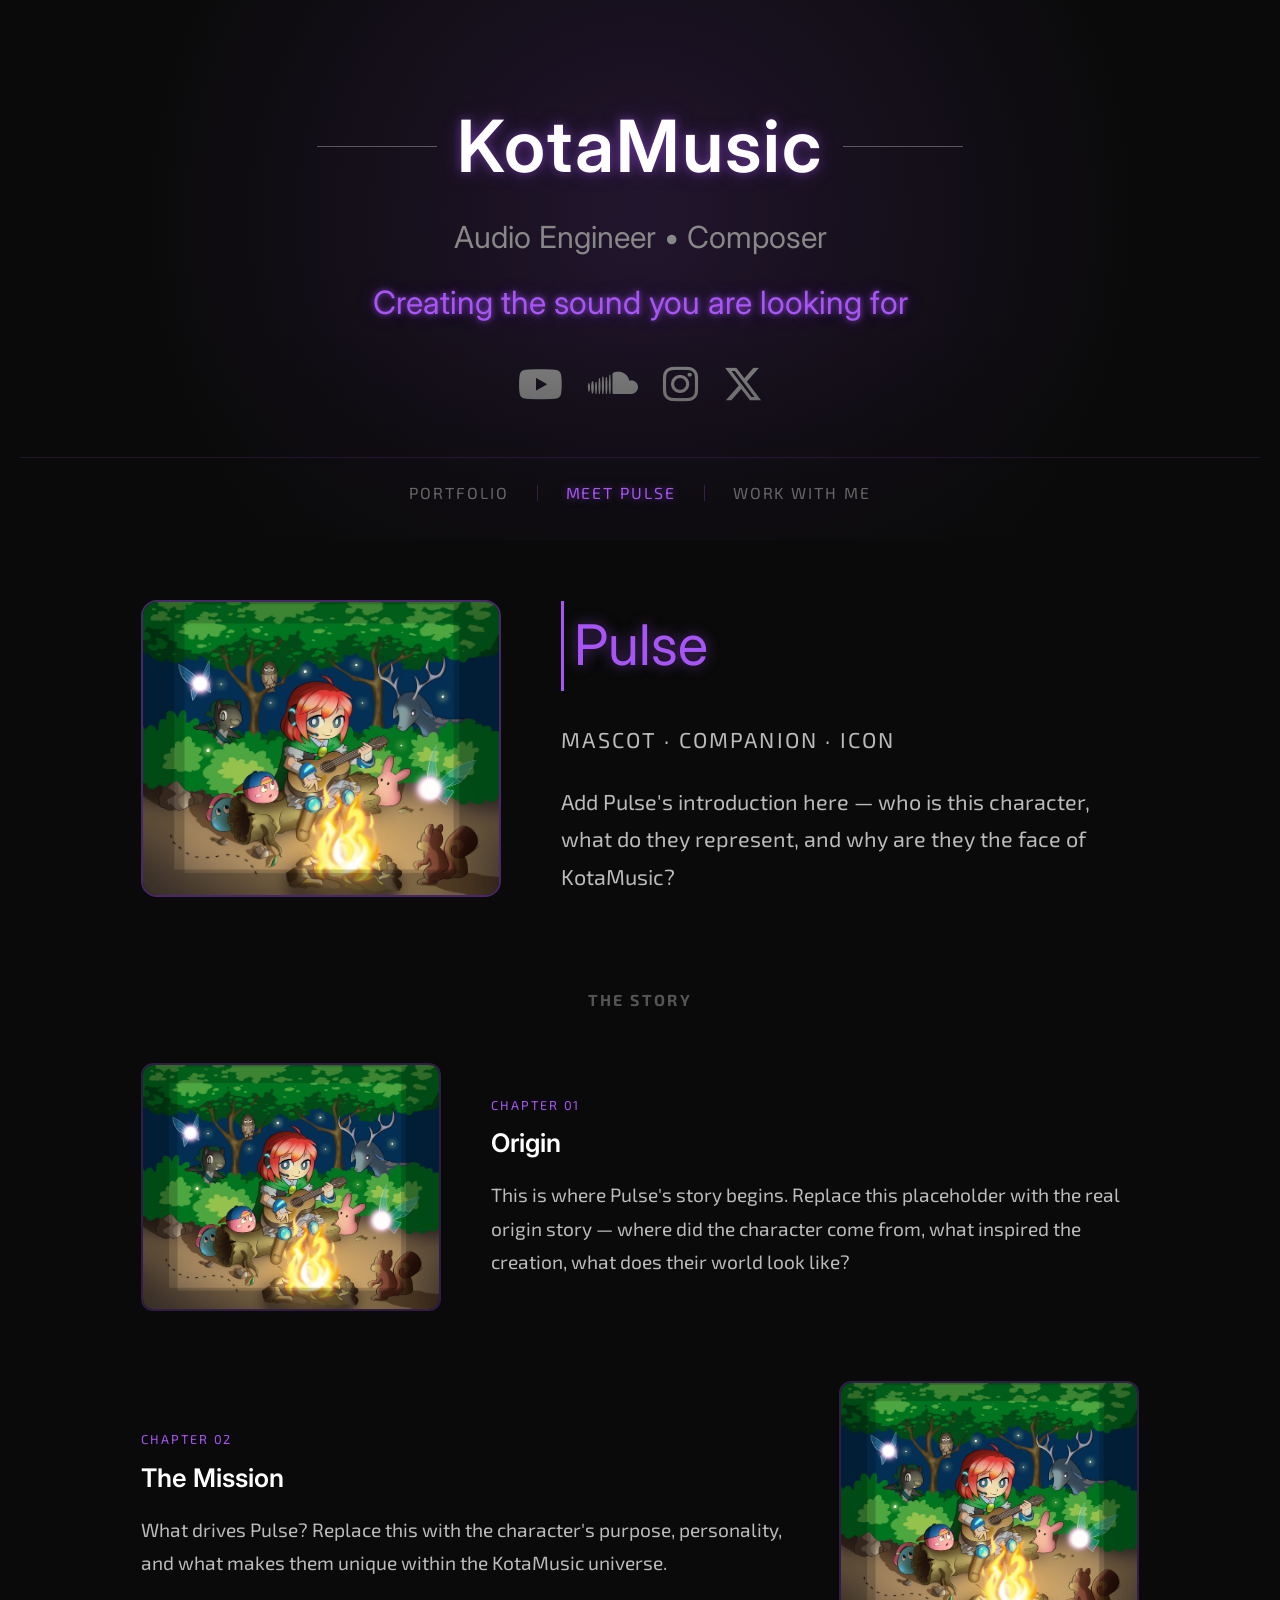
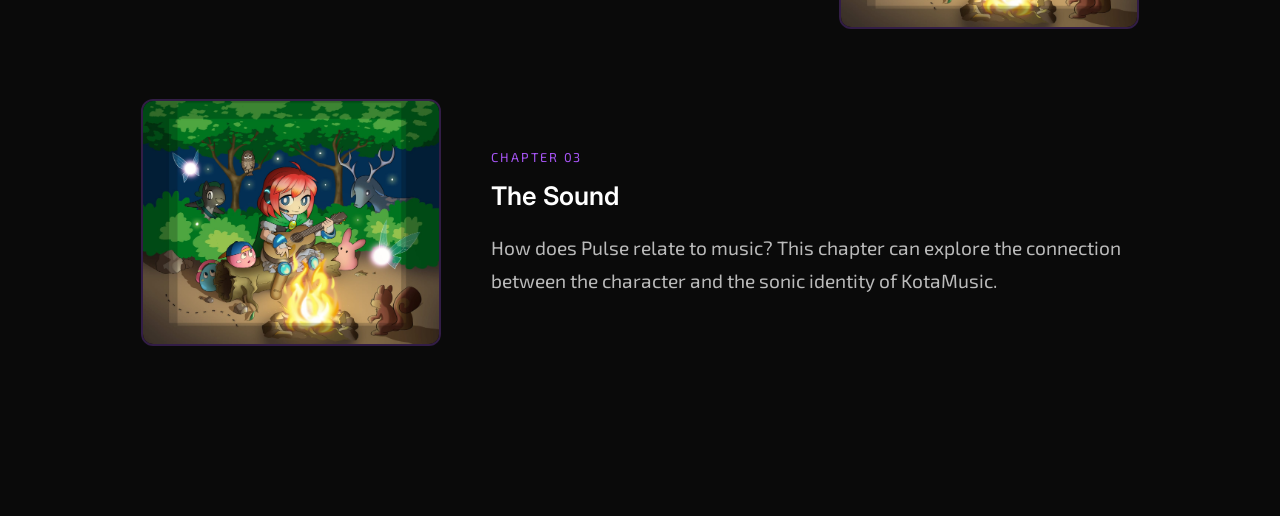
==== pulse.html @ 11bd0138 "Add files via upload" ====
<!DOCTYPE html>
<html lang="es">
<head>
  <meta charset="UTF-8">
  <meta name="viewport" content="width=device-width, initial-scale=1.0">
  <title>KotaMusic | Meet Pulse</title>
  <link rel="stylesheet" href="https://cdnjs.cloudflare.com/ajax/libs/font-awesome/6.5.0/css/all.min.css">
  <link href="https://fonts.googleapis.com/css2?family=Inter:wght@300;400;600&display=swap" rel="stylesheet">
  <link href="https://fonts.googleapis.com/css2?family=Exo+2:wght@300;400;600&display=swap" rel="stylesheet">
  <link rel="stylesheet" href="style.css">
</head>

<body>

<!-- ================= HERO ================= -->
<section class="hero">
  <h1>KotaMusic</h1>
  <p class="subtitle">Audio Engineer • Composer</p>
  <p class="tagline">Creating the sound you are looking for</p>
  <div class="socials">
    <a href="https://www.youtube.com/@kotamusic1" target="_blank"><i class="fab fa-youtube"></i></a>
    <a href="https://soundcloud.com/user-876843643" target="_blank"><i class="fab fa-soundcloud"></i></a>
    <a href="https://www.instagram.com/kotamusic1/" target="_blank"><i class="fab fa-instagram"></i></a>
    <a href="https://x.com/Kotamusic1" target="_blank"><i class="fab fa-x-twitter"></i></a>
  </div>

  <nav class="site-nav">
    <a href="index.html" class="nav-link">Portfolio</a>
    <span class="nav-divider"></span>
    <a href="pulse.html" class="nav-link active">Meet Pulse</a>
    <span class="nav-divider"></span>
    <a href="work.html" class="nav-link">Work With Me</a>
  </nav>
</section>

<!-- ================= PULSE INTRO ================= -->
<section class="section pulse-section">

  <div class="pulse-intro">
    <div class="pulse-intro-image">
      <!-- Reemplaza con la imagen principal de Pulse -->
      <img src="images/Pulse Caratula.jpeg" alt="Pulse">
    </div>
    <div class="pulse-intro-text">
      <h2 class="pulse-name">Pulse</h2>
      <p class="pulse-role">Mascot · Companion · Icon</p>
      <p>Add Pulse's introduction here — who is this character, what do they represent, and why are they the face of KotaMusic?</p>
    </div>
  </div>

  <!-- ================= LORE TIMELINE ================= -->
  <div class="pulse-lore">
    <h3 class="pulse-lore-title">The Story</h3>

    <div class="lore-entry">
      <div class="lore-entry-image">
        <img src="images/Pulse Caratula.jpeg" alt="Chapter 1">
      </div>
      <div class="lore-entry-text">
        <span class="lore-chapter">Chapter 01</span>
        <h4>Origin</h4>
        <p>This is where Pulse's story begins. Replace this placeholder with the real origin story — where did the character come from, what inspired the creation, what does their world look like?</p>
      </div>
    </div>

    <div class="lore-entry lore-entry--reverse">
      <div class="lore-entry-image">
        <img src="images/Pulse Caratula.jpeg" alt="Chapter 2">
      </div>
      <div class="lore-entry-text">
        <span class="lore-chapter">Chapter 02</span>
        <h4>The Mission</h4>
        <p>What drives Pulse? Replace this with the character's purpose, personality, and what makes them unique within the KotaMusic universe.</p>
      </div>
    </div>

    <div class="lore-entry">
      <div class="lore-entry-image">
        <img src="images/Pulse Caratula.jpeg" alt="Chapter 3">
      </div>
      <div class="lore-entry-text">
        <span class="lore-chapter">Chapter 03</span>
        <h4>The Sound</h4>
        <p>How does Pulse relate to music? This chapter can explore the connection between the character and the sonic identity of KotaMusic.</p>
      </div>
    </div>

  </div>
</section>

<!-- ================= BOTÓN TOP ================= -->
<button id="back-to-top" aria-label="Volver al inicio">
  <i class="fas fa-step-backward"></i>
</button>

<script>
  const btnTop = document.getElementById("back-to-top");
  window.addEventListener("scroll", () => { btnTop.classList.toggle("show", window.scrollY > 300); });
  btnTop.addEventListener("click", () => window.scrollTo({ top: 0, behavior: "smooth" }));
</script>

</body>
</html>
---- style.css ----
/* =========================
   BASE
========================= */
*, *::before, *::after {
  box-sizing: border-box;
  margin: 0;
  padding: 0;
}

body {
  font-family: "Inter", sans-serif;
  background: #0a0a0a;
  color: #fff;
  line-height: 1.6;
}

/* =========================
   HERO
========================= */
.hero {
  min-height: 60vh;
  padding: 80px 20px 0;
  display: flex;
  flex-direction: column;
  justify-content: center;
  align-items: center;
  text-align: center;
  position: relative;
  z-index: 1;
  background: radial-gradient(circle at 50% 40%, rgba(168, 85, 247, 0.15), #0a0a0a 70%);
}

.hero::after {
  content: "";
  position: absolute;
  inset: 0;
  background: linear-gradient(to bottom, rgba(10,10,10,0) 60%, rgba(10,10,10,0.6) 100%);
  pointer-events: none;
}

.hero h1 {
  font-size: 4.5em;
  font-weight: 600;
  letter-spacing: 2px;
  color: #fff;
  position: relative;
  display: inline-block;
  text-shadow: 0 0 10px rgba(168,85,247,0.4), 0 0 20px rgba(168,85,247,0.3);
}

.hero h1::before,
.hero h1::after {
  content: "";
  position: absolute;
  top: 50%;
  width: 120px;
  height: 1px;
  background: rgba(255,255,255,0.3);
}
.hero h1::before { right: 100%; margin-right: 20px; }
.hero h1::after  { left: 100%;  margin-left: 20px;  }

.subtitle {
  margin-top: 10px;
  color: #888;
  font-size: 1.9em;
}

.tagline {
  margin-top: 15px;
  color: #a855f7;
  font-size: 2em;
  text-shadow: 0 0 5px rgba(168,85,247,0.5), 0 0 10px rgba(168,85,247,0.4), 0 0 20px rgba(168,85,247,0.3);
}

/* =========================
   SOCIALS
========================= */
.socials {
  margin-top: 25px;
  display: flex;
  gap: 25px;
  justify-content: center;
}

.socials a {
  font-size: 2.5em;
  color: #888;
  text-decoration: none;
  transition: transform 0.25s ease, color 0.25s ease;
}

.socials a:hover               { transform: translateY(-3px) scale(1.15); }
.socials a:nth-child(1):hover  { color: #FF0000; }
.socials a:nth-child(2):hover  { color: #FF5500; }
.socials a:nth-child(3):hover  { color: #E1306C; }
.socials a:nth-child(4):hover  { color: #ffffff; }

/* =========================
   NAVBAR
========================= */
.site-nav {
  position: relative;
  z-index: 2;
  display: flex;
  align-items: center;
  justify-content: center;
  gap: 0;
  margin-top: 40px;
  margin-bottom: 0;
  padding: 16px 0 20px;
  width: 100%;
  border-top: 1px solid rgba(168,85,247,0.15);
}

.nav-link {
  font-family: "Exo 2", sans-serif;
  font-size: 1em;
  letter-spacing: 0.12em;
  text-transform: uppercase;
  color: #666;
  text-decoration: none;
  padding: 6px 28px;
  transition: color 0.25s ease;
}

.nav-link:hover {
  color: #ccc;
}

.nav-link.active {
  color: #a855f7;
  text-shadow: 0 0 8px rgba(168,85,247,0.5);
}

.nav-divider {
  display: inline-block;
  width: 1px;
  height: 16px;
  background: rgba(168,85,247,0.25);
  vertical-align: middle;
}

/* =========================
   LAYOUT SECCIONES
========================= */
.section,
.variety-section,
.styles-section,
.audiovisual-section,
.vg-section {
  max-width: 1400px;
  margin: 0 auto;
  padding: 60px clamp(20px, 4vw, 60px);
}

.section h2,
.variety-section h2 {
  margin-bottom: 30px;
  border-left: 3px solid #a855f7;
  padding-left: 10px;
  font-weight: 400;
}

.vg-section h2,
.audiovisual-section h2 {
  font-size: 3em;
  color: #a855f7;
  margin-bottom: 15px;
  text-shadow: 0 0 10px rgba(168,85,247,0.4);
}

.section-combo {
  height: 120px;
  background: radial-gradient(circle, rgba(168,85,247,0.1), transparent 70%);
}

/* =========================
   CARDS GENÉRICAS
========================= */
.card {
  background: linear-gradient(145deg, #121212, #0f0f0f);
  border: 1px solid #222;
  border-radius: 12px;
  padding: 20px;
  margin-bottom: 25px;
  transition: border-color 0.3s, transform 0.3s;
}

.card:hover {
  border-color: #a855f7;
  transform: translateY(-4px);
}

/* =========================
   VG SECTION
========================= */
.vg-container {
  display: grid;
  grid-template-columns: 1.4fr 1fr 1fr;
  gap: 40px;
  align-items: start;
}

.vg-image {
  position: relative;
  height: 350px;
  cursor: pointer;
}

.vg-image img {
  position: absolute;
  top: 0; left: 0;
  width: 100%; height: 100%;
  object-fit: cover;
  border-radius: 12px;
  border: 2px solid transparent;
  transition: opacity 2s ease, border-color 0.4s ease, transform 0.3s ease;
}

.vg-image img.active      { z-index: 2; opacity: 1; border-color: #a855f7; }
.vg-image img:not(.active){ z-index: 1; opacity: 0; }
.vg-image img:hover       { transform: scale(1.03); }

.vg-audio {
  display: flex;
  flex-direction: column;
  gap: 15px;
  transform: translateY(10px);
}

.vg-audio audio,
.audio-item audio {
  width: 100%;
  border-radius: 10px;
  border: 2px solid transparent;
  transition: border-color 0.3s;
}

.vg-audio audio:hover { border-color: #a855f7; }

.vg-text {
  font-family: "Exo 2", sans-serif;
  font-size: 1.5em;
  color: #bbb;
  line-height: 1.6;
}

/* =========================
   PICK YOUR MOOD
========================= */
.styles-section {
  text-align: center;
}

.styles-section h2 {
  font-size: 2.5em;
  color: #a855f7;
  margin-bottom: 40px;
  text-shadow: 0 0 10px rgba(168,85,247,0.4);
}

.styles-description {
  margin: 20px 0 80px;
  font-family: "Exo 2", sans-serif;
  font-size: 1.5em;
  color: #bbb;
}

.styles-icons {
  display: flex;
  justify-content: center;
  gap: 120px;
  flex-wrap: wrap;
}

.style-icon {
  display: flex;
  flex-direction: column;
  align-items: center;
  cursor: pointer;
  font-size: 5em;
  color: #888;
  border: 2px solid transparent;
  border-radius: 12px;
  transition: all 0.3s ease;
}

.style-icon p { margin-top: 10px; font-size: 1em; color: #bbb; }
.style-icon:hover  { border-color: #a855f7; transform: translateY(-3px) scale(1.15); }
.style-icon.active { color: #a855f7; border-color: #a855f7; transform: scale(1.2); text-shadow: 0 0 10px rgba(168,85,247,0.7); }

/* =========================
   VARIETY
========================= */
.variety-section h2 {
  font-size: 2.5em;
  color: #a855f7;
  text-shadow: 0 0 10px rgba(168,85,247,0.4);
}

.variety-container {
  display: flex;
  gap: 40px;
  flex-wrap: wrap;
  align-items: flex-start;
}

.variety-left {
  flex: 1;
  min-width: 260px;
  display: flex;
  flex-direction: column;
  gap: 30px;
}

.variety-text {
  font-family: "Exo 2", sans-serif;
  color: #bbb;
  font-size: 1.5em;
}

.variety-image {
  position: relative;
  height: 380px;
  width: 380px;
  cursor: pointer;
  border-radius: 12px;
  overflow: hidden;
  border: 2px solid transparent;
  transition: border-color 0.4s ease;
}

.variety-image:hover { border-color: #a855f7; }

.variety-image img {
  position: absolute;
  top: 0; left: 0;
  width: 100%; height: 100%;
  object-fit: cover;
  border-radius: 12px;
  border: none;
  transition: opacity 2s ease, transform 0.3s ease;
}

.variety-image img.active      { z-index: 2; opacity: 1; }
.variety-image img:not(.active){ z-index: 1; opacity: 0; }
.variety-image img:hover       { transform: scale(1.03); }

.variety-player {
  flex: 1;
  min-width: 260px;
  max-height: 500px;
  overflow-y: auto;
  background: #121212;
  border: 1px solid #222;
  border-radius: 12px;
  padding: 15px;
}

.song-list { display: flex; flex-direction: column; gap: 10px; }

.song-item {
  display: flex;
  flex-direction: column;
  background: #1c1c1c;
  border: 2px solid transparent;
  border-radius: 10px;
  padding: 10px;
  transition: all 0.3s ease;
  cursor: pointer;
}

.song-item:hover  { background: #2c2c2c; transform: translateY(-2px); border-color: #a855f7; }
.song-item.active { background: #1f1f1f; border-color: #a855f7; }

.song-info {
  display: flex;
  align-items: center;
  gap: 10px;
  color: #ccc;
  margin-bottom: 8px;
}

.song-info i { color: #a855f7; font-size: 1.3em; transition: transform 0.2s; }
.song-info:hover i { transform: scale(1.2); }

.progress-bar {
  width: 100%;
  height: 5px;
  background: #2a2a2a;
  border-radius: 5px;
  margin: 8px 0;
  overflow: hidden;
  cursor: pointer;
}

.progress {
  width: 0%;
  height: 100%;
  background: #a855f7;
  border-radius: 5px;
  transition: width 0.1s linear;
}

.time {
  display: flex;
  justify-content: space-between;
  font-size: 0.75em;
  color: #aaa;
}

/* =========================
   AUDIOVISUAL
========================= */
.av-slide {
  min-width: 100%;
  display: flex;
  flex-direction: row;
  gap: 20px;
  padding: 0 clamp(10px, 3vw, 40px) 0 0;
  align-items: flex-start;
}

.av-slide-text {
  flex: 1;
  min-width: 200px;
  color: #bbb;
  font-family: "Exo 2", sans-serif;
  font-size: 1.5em;
  line-height: 1.7;
  padding-top: 55px;
}

.av-slide-media {
  flex: 2;
  display: flex;
  flex-direction: column;
  align-items: flex-start;
  gap: 12px;
  width: 100%;
  margin-left: 80px;
  position: relative;
  z-index: 10;
}

.av-controls {
  width: 100%;
  display: flex;
  justify-content: center;
  align-items: center;
  gap: 30px;
  margin-top: 11px;
}

.av-controls i {
  font-size: 24px;
  cursor: pointer;
  padding: 10px;
  border-radius: 10px;
  border: 2px solid rgba(168,85,247,0.3);
  color: #a855f7;
  transition: all 0.3s ease;
}

.av-controls i:hover {
  border-color: #a855f7;
  color: #fff;
  transform: scale(1.2);
  box-shadow: 0 0 10px rgba(168,85,247,0.6);
}

.av-counter {
  font-family: "Inter", sans-serif;
  font-size: 1.1em;
  color: #888;
  min-width: 50px;
  text-align: center;
}

.av-track-wrapper {
  width: 100%;
  overflow-x: hidden;
  overflow-y: visible;
}

.av-track {
  display: flex;
  transition: transform 0.45s cubic-bezier(0.4, 0, 0.2, 1);
  will-change: transform;
  overflow: visible;
}

.av-slide-video { width: 100%; }

.av-slide-video iframe {
  width: 100%;
  height: clamp(200px, 40vw, 420px);
  border-radius: 12px;
  border: 2px solid transparent;
  transition: border-color 0.3s;
  display: block;
}

.av-slide-video iframe:hover { border-color: #a855f7; }

/* =========================
   AUDIO/VIDEO GENÉRICO
========================= */
audio, video {
  width: 100%;
  margin-top: 15px;
  border-radius: 8px;
}

/* =========================
   VOLUMEN GLOBAL
========================= */
#global-volume {
  position: fixed;
  top: 20px;
  right: 5px;
  z-index: 9999;
}

#globalVolume {
  writing-mode: bt-lr;
  -webkit-appearance: slider-vertical;
  width: 8px;
  height: 150px;
  cursor: pointer;
}

/* =========================
   MIXING / MASTERING
========================= */
.mm-section h2 {
  font-size: 2.5em;
  color: #a855f7;
  text-shadow: 0 0 10px rgba(168,85,247,0.4);
  text-align: center;
  border-left: none;
  padding-left: 0;
  margin-bottom: 8px;
}

.mm-tagline {
  text-align: center;
  font-family: "Exo 2", sans-serif;
  font-size: 1.2em;
  color: #666;
  letter-spacing: 0.05em;
  margin-bottom: 50px;
}

.mm-container {
  display: grid;
  grid-template-columns: 1fr 1.2fr 1fr;
  gap: 40px;
  align-items: start;
}

.mm-image {
  display: flex;
  flex-direction: column;
  gap: 12px;
}

.mm-image img {
  width: 100%;
  aspect-ratio: 4 / 3;
  object-fit: cover;
  border-radius: 14px;
  border: 2px solid rgba(168,85,247,0.35);
  display: block;
  transition: border-color 0.3s, transform 0.3s;
}

.mm-image img:hover { border-color: #a855f7; transform: scale(1.02); }

.mm-image-caption {
  text-align: center;
  font-family: "Exo 2", sans-serif;
  font-size: 0.9em;
  color: #a855f7;
  letter-spacing: 0.08em;
  text-transform: uppercase;
  opacity: 0.8;
}

.mm-text {
  color: #bbb;
  font-family: "Exo 2", sans-serif;
  font-size: 1.35em;
  line-height: 1.75;
  padding-top: 8px;
}

.mm-player-inner {
  background: #111;
  border: 1px solid #2a2a2a;
  border-radius: 16px;
  padding: 28px 22px 24px;
  display: flex;
  flex-direction: column;
  gap: 16px;
  position: relative;
  overflow: hidden;
}

.mm-player-inner::before {
  content: "";
  position: absolute;
  top: 0; left: 0; right: 0;
  height: 2px;
  background: linear-gradient(90deg, transparent, #a855f7, transparent);
}

.mm-track-title {
  text-align: center;
  font-family: "Exo 2", sans-serif;
  font-size: 0.95em;
  color: #ddd;
  letter-spacing: 0.06em;
  margin-bottom: -4px;
}

.mm-ab-labels { display: flex; justify-content: space-between; }

.mm-label {
  font-size: 0.8em;
  font-weight: 600;
  letter-spacing: 1px;
  text-transform: uppercase;
  color: #444;
  transition: color 0.3s;
}

.mm-label.active-label {
  color: #a855f7;
  text-shadow: 0 0 6px rgba(168,85,247,0.6);
}

.mm-switch-wrap { display: flex; justify-content: center; }

.mm-switch {
  position: relative;
  width: 80px;
  height: 36px;
  border-radius: 18px;
  background: #1c1c1c;
  border: 2px solid #a855f7;
  cursor: pointer;
  padding: 0;
  transition: box-shadow 0.3s;
  box-shadow: 0 0 8px rgba(168,85,247,0.3);
}

.mm-switch:hover { box-shadow: 0 0 14px rgba(168,85,247,0.6); }

.mm-switch-knob {
  position: absolute;
  top: 4px; left: 4px;
  width: 24px; height: 24px;
  border-radius: 50%;
  background: #a855f7;
  transition: transform 0.3s cubic-bezier(0.4,0,0.2,1), background 0.3s;
  box-shadow: 0 0 6px rgba(168,85,247,0.7);
}

.mm-switch.switched .mm-switch-knob {
  transform: translateX(44px);
  background: #c084fc;
}

.mm-progress-bar {
  width: 100%;
  height: 5px;
  background: #2a2a2a;
  border-radius: 5px;
  overflow: hidden;
  cursor: pointer;
}

.mm-progress {
  width: 0%;
  height: 100%;
  background: #a855f7;
  border-radius: 5px;
  transition: width 0.1s linear;
}

.mm-time {
  display: flex;
  justify-content: space-between;
  font-size: 0.75em;
  color: #555;
  margin-top: -8px;
}

.mm-controls { display: flex; justify-content: center; }

.mm-controls i {
  font-size: 3em;
  color: #a855f7;
  cursor: pointer;
  transition: transform 0.2s, color 0.2s;
}

.mm-controls i:hover { transform: scale(1.15); color: #c084fc; }

/* =========================
   MEET PULSE
========================= */
.pulse-section {
  max-width: 1100px;
  margin: 0 auto;
  padding: 60px clamp(20px, 4vw, 60px) 100px;
}

.pulse-intro {
  display: flex;
  gap: 60px;
  align-items: center;
  margin-bottom: 90px;
  flex-wrap: wrap;
}

.pulse-intro-image {
  flex: 0 0 auto;
  width: clamp(240px, 30vw, 360px);
}

.pulse-intro-image img {
  width: 100%;
  border-radius: 16px;
  border: 2px solid rgba(168,85,247,0.4);
  object-fit: cover;
  display: block;
  transition: border-color 0.3s, transform 0.3s;
}

.pulse-intro-image img:hover { border-color: #a855f7; transform: scale(1.02); }

.pulse-intro-text { flex: 1; min-width: 260px; }

.pulse-name {
  font-size: 3.5em;
  font-weight: 600;
  color: #a855f7;
  text-shadow: 0 0 14px rgba(168,85,247,0.5);
  margin-bottom: 6px;
  border-left: none;
  padding-left: 0;
}

.pulse-role {
  font-family: "Exo 2", sans-serif;
  font-size: 1em;
  color: #666;
  letter-spacing: 0.1em;
  text-transform: uppercase;
  margin-bottom: 24px;
}

.pulse-intro-text p {
  font-family: "Exo 2", sans-serif;
  font-size: 1.35em;
  color: #bbb;
  line-height: 1.75;
}

/* Lore */
.pulse-lore-title {
  font-family: "Exo 2", sans-serif;
  font-size: 1em;
  letter-spacing: 0.15em;
  text-transform: uppercase;
  color: #555;
  margin-bottom: 50px;
  text-align: center;
}

.lore-entry {
  display: flex;
  gap: 50px;
  align-items: center;
  margin-bottom: 70px;
  flex-wrap: wrap;
}

.lore-entry--reverse { flex-direction: row-reverse; }

.lore-entry-image {
  flex: 0 0 auto;
  width: clamp(200px, 25vw, 300px);
}

.lore-entry-image img {
  width: 100%;
  border-radius: 12px;
  border: 2px solid rgba(168,85,247,0.25);
  object-fit: cover;
  display: block;
  transition: border-color 0.3s;
}

.lore-entry-image img:hover { border-color: #a855f7; }

.lore-entry-text { flex: 1; min-width: 220px; }

.lore-chapter {
  display: block;
  font-family: "Exo 2", sans-serif;
  font-size: 0.8em;
  letter-spacing: 0.15em;
  text-transform: uppercase;
  color: #a855f7;
  margin-bottom: 8px;
}

.lore-entry-text h4 {
  font-size: 1.6em;
  font-weight: 600;
  color: #fff;
  margin-bottom: 14px;
}

.lore-entry-text p {
  font-family: "Exo 2", sans-serif;
  font-size: 1.2em;
  color: #bbb;
  line-height: 1.75;
}

/* =========================
   WORK WITH ME
========================= */
.work-section {
  max-width: 1100px;
  margin: 0 auto;
  padding: 60px clamp(20px, 4vw, 60px) 100px;
}

.work-title {
  font-size: 2.5em;
  color: #a855f7;
  text-shadow: 0 0 10px rgba(168,85,247,0.4);
  text-align: center;
  border-left: none;
  padding-left: 0;
  margin-bottom: 8px;
}

.work-subtitle {
  text-align: center;
  font-family: "Exo 2", sans-serif;
  font-size: 1.2em;
  color: #666;
  margin-bottom: 50px;
}

/* Services grid */
.services-grid {
  display: grid;
  grid-template-columns: repeat(auto-fit, minmax(220px, 1fr));
  gap: 24px;
  margin-bottom: 90px;
}

.service-card {
  background: #111;
  border: 1px solid #222;
  border-radius: 14px;
  padding: 30px 24px;
  display: flex;
  flex-direction: column;
  gap: 12px;
  transition: border-color 0.3s, transform 0.3s;
  position: relative;
  overflow: hidden;
}

.service-card::before {
  content: "";
  position: absolute;
  top: 0; left: 0; right: 0;
  height: 2px;
  background: linear-gradient(90deg, transparent, rgba(168,85,247,0.5), transparent);
  opacity: 0;
  transition: opacity 0.3s;
}

.service-card:hover { border-color: #a855f7; transform: translateY(-4px); }
.service-card:hover::before { opacity: 1; }

.service-icon {
  font-size: 2em;
  color: #a855f7;
  margin-bottom: 4px;
}

.service-card h3 {
  font-size: 1.1em;
  font-weight: 600;
  color: #fff;
}

.service-card p {
  font-family: "Exo 2", sans-serif;
  font-size: 1em;
  color: #888;
  line-height: 1.6;
  flex: 1;
}

.service-price {
  font-family: "Exo 2", sans-serif;
  font-size: 0.85em;
  color: #a855f7;
  letter-spacing: 0.05em;
  margin-top: 6px;
}

/* Process */
.process-block { margin-bottom: 90px; }

.process-steps {
  display: flex;
  align-items: flex-start;
  gap: 16px;
  flex-wrap: wrap;
  justify-content: center;
}

.process-step {
  flex: 1;
  min-width: 200px;
  max-width: 280px;
  background: #111;
  border: 1px solid #222;
  border-radius: 14px;
  padding: 28px 22px;
  text-align: center;
  transition: border-color 0.3s;
}

.process-step:hover { border-color: rgba(168,85,247,0.4); }

.step-number {
  font-family: "Exo 2", sans-serif;
  font-size: 2.5em;
  font-weight: 600;
  color: rgba(168,85,247,0.25);
  margin-bottom: 12px;
  line-height: 1;
}

.process-step h4 {
  font-size: 1em;
  font-weight: 600;
  color: #ddd;
  margin-bottom: 10px;
}

.process-step p {
  font-family: "Exo 2", sans-serif;
  font-size: 0.95em;
  color: #777;
  line-height: 1.6;
}

.process-arrow {
  color: rgba(168,85,247,0.4);
  font-size: 1.2em;
  margin-top: 50px;
  flex-shrink: 0;
}

/* Contact form */
.contact-block { max-width: 700px; margin: 0 auto; }

.contact-form {
  display: flex;
  flex-direction: column;
  gap: 20px;
}

.form-row {
  display: grid;
  grid-template-columns: 1fr 1fr;
  gap: 20px;
}

.form-group {
  display: flex;
  flex-direction: column;
  gap: 8px;
}

.form-group label {
  font-family: "Exo 2", sans-serif;
  font-size: 0.85em;
  letter-spacing: 0.08em;
  text-transform: uppercase;
  color: #666;
}

.form-group input,
.form-group select,
.form-group textarea {
  background: #111;
  border: 1px solid #2a2a2a;
  border-radius: 10px;
  color: #fff;
  font-family: "Inter", sans-serif;
  font-size: 0.95em;
  padding: 12px 16px;
  transition: border-color 0.25s;
  outline: none;
  resize: vertical;
}

.form-group input:focus,
.form-group select:focus,
.form-group textarea:focus {
  border-color: #a855f7;
}

.form-group input::placeholder,
.form-group textarea::placeholder { color: #444; }

.form-group select option { background: #1a1a1a; }

.submit-btn {
  align-self: flex-start;
  background: transparent;
  border: 2px solid #a855f7;
  border-radius: 10px;
  color: #a855f7;
  font-family: "Exo 2", sans-serif;
  font-size: 1em;
  letter-spacing: 0.06em;
  padding: 12px 32px;
  cursor: pointer;
  display: flex;
  align-items: center;
  gap: 10px;
  transition: background 0.25s, color 0.25s, transform 0.2s;
}

.submit-btn:hover {
  background: #a855f7;
  color: #fff;
  transform: translateY(-2px);
}

.form-feedback {
  font-family: "Exo 2", sans-serif;
  font-size: 0.95em;
  color: #555;
  min-height: 1.4em;
}

.form-feedback.feedback-ok { color: #a855f7; }

/* =========================
   BOTÓN TOP
========================= */
#back-to-top {
  position: fixed;
  bottom: 30px;
  right: 30px;
  width: 50px;
  height: 50px;
  border-radius: 50%;
  border: none;
  background: #a855f7;
  color: #fff;
  font-size: 1.5em;
  cursor: pointer;
  display: flex;
  justify-content: center;
  align-items: center;
  box-shadow: 0 4px 10px rgba(168,85,247,0.5);
  opacity: 0;
  visibility: hidden;
  transition: transform 0.3s, background-color 0.3s, box-shadow 0.3s, opacity 0.3s, visibility 0.3s;
  z-index: 1000;
}

#back-to-top:hover {
  transform: scale(1.2);
  background: #9333ea;
  box-shadow: 0 6px 15px rgba(168,85,247,0.7);
}

#back-to-top.show { opacity: 1; visibility: visible; }

/* =========================
   RESPONSIVE
========================= */
@media (max-width: 900px) {
  .vg-container { grid-template-columns: 1fr; }
  .vg-image { height: 220px; }
  .mm-container { grid-template-columns: 1fr; gap: 30px; }
  .process-arrow { display: none; }
}

@media (max-width: 768px) {
  .hero { padding: 60px 20px 0; }
  .hero h1 { font-size: 2.4em; }
  .hero h1::before, .hero h1::after { display: none; }

  .site-nav { gap: 0; }
  .nav-link { font-size: 0.85em; padding: 6px 14px; }

  .section,
  .variety-section,
  .styles-section,
  .audiovisual-section,
  .vg-section {
    padding: 40px 16px;
  }

  .styles-icons { flex-direction: row; flex-wrap: wrap; justify-content: center; gap: 30px; }
  .style-icon { font-size: 3.5em; }

  .variety-container { flex-direction: column; }
  .variety-left { width: 100%; }
  .variety-image { height: 280px; width: 280px; margin: 0 auto; }
  .variety-player { width: 100%; max-height: 400px; }

  .av-slide { padding: 0 8px; flex-direction: column; }
  .av-slide-video iframe { height: auto; aspect-ratio: 16 / 9; }
  .av-slide-media { order: 1; margin-left: 0; }
  .av-slide-text { order: 2; padding-top: 0; }

  #globalVolume { height: 90px; }

  #back-to-top { bottom: 16px; right: 16px; width: 42px; height: 42px; font-size: 1.2em; }
  .section-combo { height: 60px; }

  .pulse-intro { flex-direction: column; gap: 30px; }
  .pulse-intro-image { width: 100%; max-width: 320px; margin: 0 auto; }
  .lore-entry, .lore-entry--reverse { flex-direction: column; gap: 24px; }
  .lore-entry-image { width: 100%; max-width: 280px; margin: 0 auto; }

  .form-row { grid-template-columns: 1fr; }
  .submit-btn { align-self: stretch; justify-content: center; }
}

@media (max-width: 480px) {
  .hero h1 { font-size: 2em; }
  .nav-link { font-size: 0.75em; padding: 6px 10px; letter-spacing: 0.06em; }
  .vg-section h2, .audiovisual-section h2, .styles-section h2, .variety-section h2 { font-size: 1.8em; }
  .styles-icons { gap: 20px; }
  .style-icon { font-size: 2.8em; }
  .av-controls i { font-size: 18px; padding: 8px; }
  .pulse-name { font-size: 2.5em; }
}
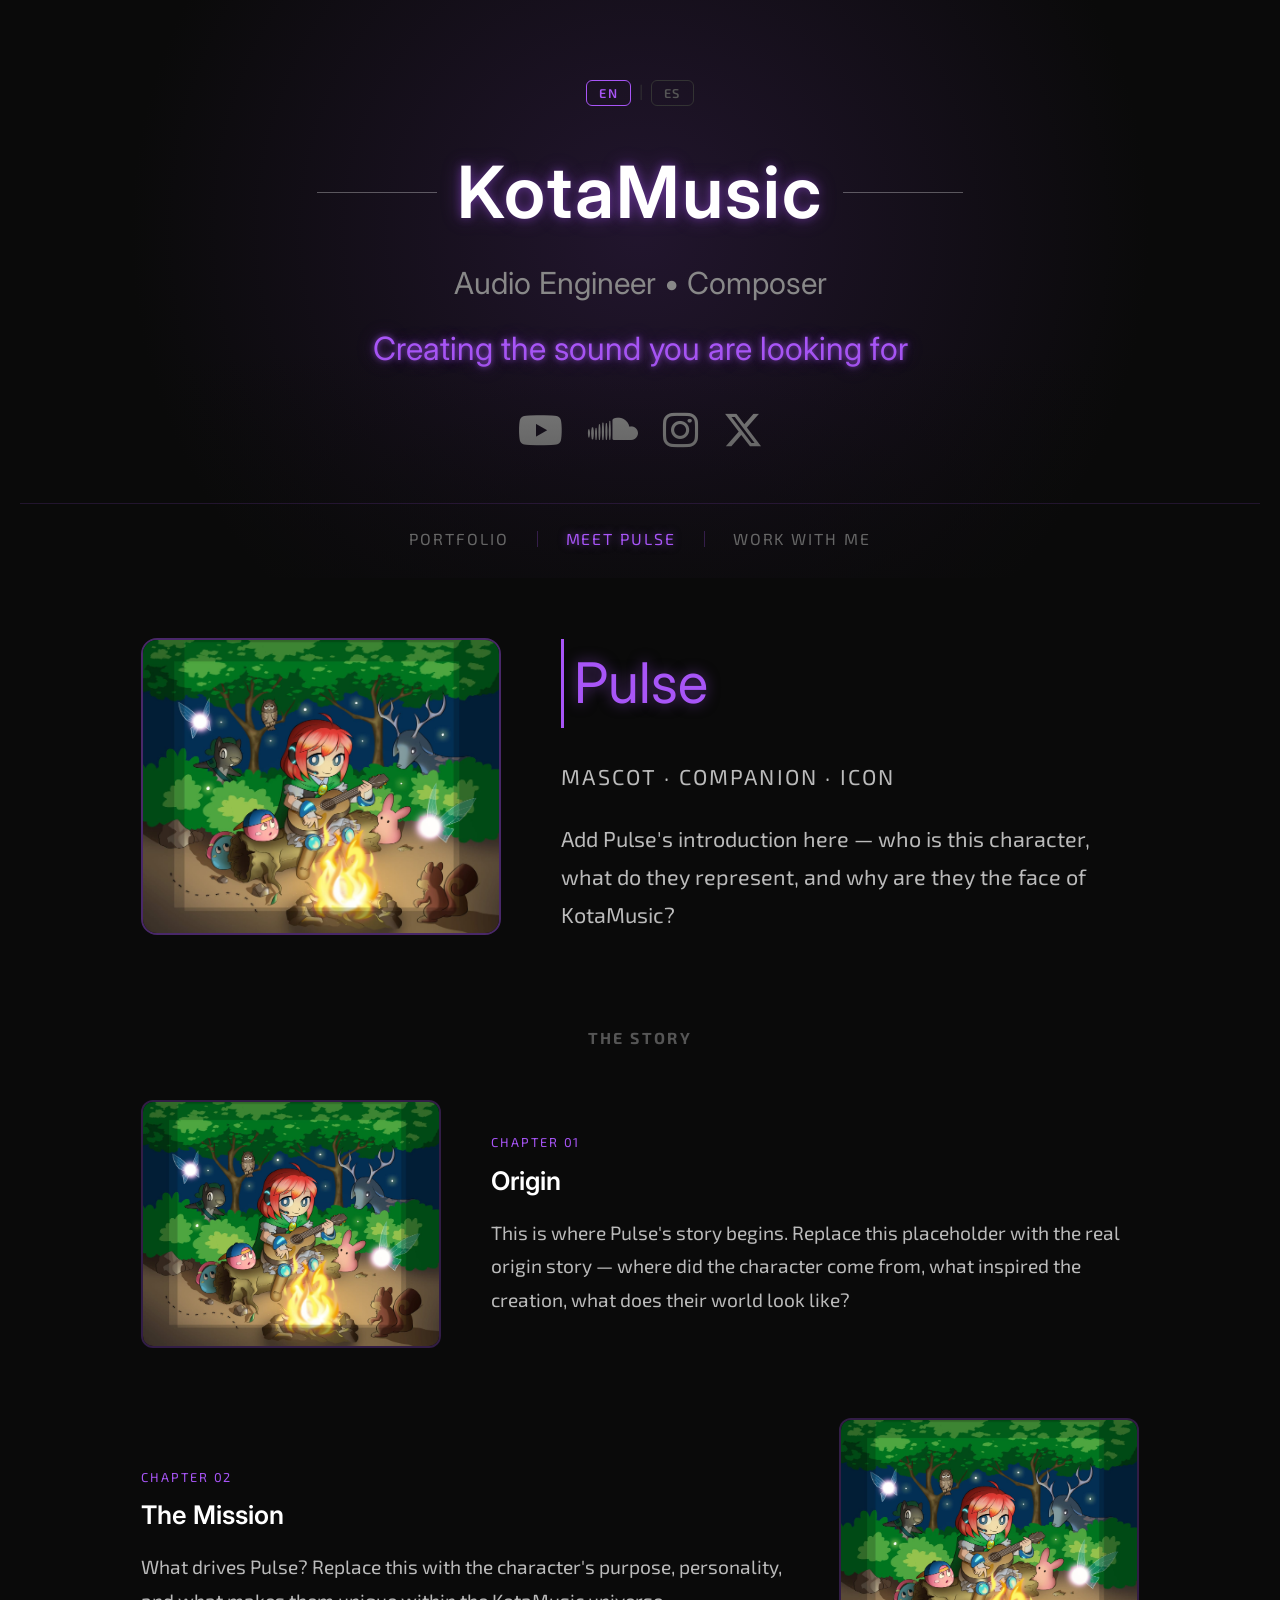
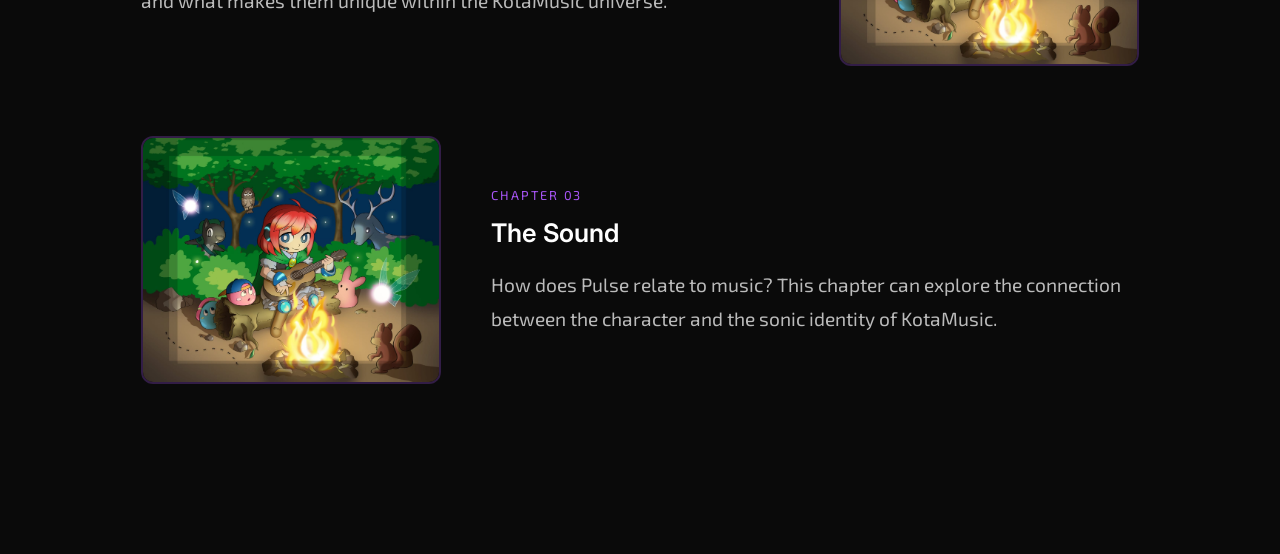
==== commit 14617572: "Add files via upload" ====
--- a/pulse.html
+++ b/pulse.html
@@ -1,5 +1,5 @@
 <!DOCTYPE html>
-<html lang="es">
+<html lang="en">
 <head>
   <meta charset="UTF-8">
   <meta name="viewport" content="width=device-width, initial-scale=1.0">
@@ -14,9 +14,16 @@
 
 <!-- ================= HERO ================= -->
 <section class="hero">
+
+  <div class="lang-switch">
+    <button class="lang-btn active" data-lang="en">EN</button>
+    <span class="lang-sep">|</span>
+    <button class="lang-btn" data-lang="es">ES</button>
+  </div>
+
   <h1>KotaMusic</h1>
-  <p class="subtitle">Audio Engineer • Composer</p>
-  <p class="tagline">Creating the sound you are looking for</p>
+  <p class="subtitle" data-i18n="subtitle">Audio Engineer • Composer</p>
+  <p class="tagline" data-i18n="tagline">Creating the sound you are looking for</p>
   <div class="socials">
     <a href="https://www.youtube.com/@kotamusic1" target="_blank"><i class="fab fa-youtube"></i></a>
     <a href="https://soundcloud.com/user-876843643" target="_blank"><i class="fab fa-soundcloud"></i></a>
@@ -25,11 +32,11 @@
   </div>
 
   <nav class="site-nav">
-    <a href="index.html" class="nav-link">Portfolio</a>
+    <a href="index.html" class="nav-link" data-i18n="nav_portfolio">Portfolio</a>
     <span class="nav-divider"></span>
-    <a href="pulse.html" class="nav-link active">Meet Pulse</a>
+    <a href="pulse.html" class="nav-link active" data-i18n="nav_pulse">Meet Pulse</a>
     <span class="nav-divider"></span>
-    <a href="work.html" class="nav-link">Work With Me</a>
+    <a href="work.html" class="nav-link" data-i18n="nav_work">Work With Me</a>
   </nav>
 </section>
 
@@ -38,7 +45,6 @@
 
   <div class="pulse-intro">
     <div class="pulse-intro-image">
-      <!-- Reemplaza con la imagen principal de Pulse -->
       <img src="images/Pulse Caratula.jpeg" alt="Pulse">
     </div>
     <div class="pulse-intro-text">
@@ -48,7 +54,6 @@
     </div>
   </div>
 
-  <!-- ================= LORE TIMELINE ================= -->
   <div class="pulse-lore">
     <h3 class="pulse-lore-title">The Story</h3>
 
@@ -98,6 +103,6 @@
   window.addEventListener("scroll", () => { btnTop.classList.toggle("show", window.scrollY > 300); });
   btnTop.addEventListener("click", () => window.scrollTo({ top: 0, behavior: "smooth" }));
 </script>
-
+<script src="i18n.js"></script>
 </body>
 </html>
--- a/style.css
+++ b/style.css
@@ -1,4 +1,4 @@
-  /* =========================
+/* =========================
    BASE
 ========================= */
 *, *::before, *::after {
@@ -97,6 +97,47 @@
 .socials a:nth-child(4):hover  { color: #ffffff; }
 
 /* =========================
+   LANG SWITCH
+========================= */
+.lang-switch {
+  display: flex;
+  align-items: center;
+  gap: 8px;
+  margin-bottom: 28px;
+  position: relative;
+  z-index: 2;
+}
+
+.lang-btn {
+  background: transparent;
+  border: 1px solid #333;
+  border-radius: 6px;
+  color: #555;
+  font-family: "Exo 2", sans-serif;
+  font-size: 0.8em;
+  font-weight: 600;
+  letter-spacing: 0.1em;
+  padding: 4px 12px;
+  cursor: pointer;
+  transition: color 0.2s, border-color 0.2s;
+}
+
+.lang-btn:hover {
+  color: #aaa;
+  border-color: #555;
+}
+
+.lang-btn.active {
+  color: #a855f7;
+  border-color: #a855f7;
+}
+
+.lang-sep {
+  color: #333;
+  font-size: 0.8em;
+}
+
+/* =========================
    NAVBAR
 ========================= */
 .site-nav {
@@ -124,9 +165,7 @@
   transition: color 0.25s ease;
 }
 
-.nav-link:hover {
-  color: #ccc;
-}
+.nav-link:hover { color: #ccc; }
 
 .nav-link.active {
   color: #a855f7;
@@ -249,9 +288,7 @@
 /* =========================
    PICK YOUR MOOD
 ========================= */
-.styles-section {
-  text-align: center;
-}
+.styles-section { text-align: center; }
 
 .styles-section h2 {
   font-size: 2.5em;
@@ -770,7 +807,6 @@
   line-height: 1.75;
 }
 
-/* Lore */
 .pulse-lore-title {
   font-family: "Exo 2", sans-serif;
   font-size: 1em;
@@ -860,7 +896,6 @@
   margin-bottom: 50px;
 }
 
-/* Services grid */
 .services-grid {
   display: grid;
   grid-template-columns: repeat(auto-fit, minmax(220px, 1fr));
@@ -894,17 +929,9 @@
 .service-card:hover { border-color: #a855f7; transform: translateY(-4px); }
 .service-card:hover::before { opacity: 1; }
 
-.service-icon {
-  font-size: 2em;
-  color: #a855f7;
-  margin-bottom: 4px;
-}
-
-.service-card h3 {
-  font-size: 1.1em;
-  font-weight: 600;
-  color: #fff;
-}
+.service-icon { font-size: 2em; color: #a855f7; margin-bottom: 4px; }
+
+.service-card h3 { font-size: 1.1em; font-weight: 600; color: #fff; }
 
 .service-card p {
   font-family: "Exo 2", sans-serif;
@@ -922,7 +949,6 @@
   margin-top: 6px;
 }
 
-/* Process */
 .process-block { margin-bottom: 90px; }
 
 .process-steps {
@@ -956,47 +982,18 @@
   line-height: 1;
 }
 
-.process-step h4 {
-  font-size: 1em;
-  font-weight: 600;
-  color: #ddd;
-  margin-bottom: 10px;
-}
-
-.process-step p {
-  font-family: "Exo 2", sans-serif;
-  font-size: 0.95em;
-  color: #777;
-  line-height: 1.6;
-}
-
-.process-arrow {
-  color: rgba(168,85,247,0.4);
-  font-size: 1.2em;
-  margin-top: 50px;
-  flex-shrink: 0;
-}
-
-/* Contact form */
+.process-step h4 { font-size: 1em; font-weight: 600; color: #ddd; margin-bottom: 10px; }
+.process-step p { font-family: "Exo 2", sans-serif; font-size: 0.95em; color: #777; line-height: 1.6; }
+
+.process-arrow { color: rgba(168,85,247,0.4); font-size: 1.2em; margin-top: 50px; flex-shrink: 0; }
+
 .contact-block { max-width: 700px; margin: 0 auto; }
 
-.contact-form {
-  display: flex;
-  flex-direction: column;
-  gap: 20px;
-}
-
-.form-row {
-  display: grid;
-  grid-template-columns: 1fr 1fr;
-  gap: 20px;
-}
-
-.form-group {
-  display: flex;
-  flex-direction: column;
-  gap: 8px;
-}
+.contact-form { display: flex; flex-direction: column; gap: 20px; }
+
+.form-row { display: grid; grid-template-columns: 1fr 1fr; gap: 20px; }
+
+.form-group { display: flex; flex-direction: column; gap: 8px; }
 
 .form-group label {
   font-family: "Exo 2", sans-serif;
@@ -1023,9 +1020,7 @@
 
 .form-group input:focus,
 .form-group select:focus,
-.form-group textarea:focus {
-  border-color: #a855f7;
-}
+.form-group textarea:focus { border-color: #a855f7; }
 
 .form-group input::placeholder,
 .form-group textarea::placeholder { color: #444; }
@@ -1049,19 +1044,9 @@
   transition: background 0.25s, color 0.25s, transform 0.2s;
 }
 
-.submit-btn:hover {
-  background: #a855f7;
-  color: #fff;
-  transform: translateY(-2px);
-}
-
-.form-feedback {
-  font-family: "Exo 2", sans-serif;
-  font-size: 0.95em;
-  color: #555;
-  min-height: 1.4em;
-}
-
+.submit-btn:hover { background: #a855f7; color: #fff; transform: translateY(-2px); }
+
+.form-feedback { font-family: "Exo 2", sans-serif; font-size: 0.95em; color: #555; min-height: 1.4em; }
 .form-feedback.feedback-ok { color: #a855f7; }
 
 /* =========================
@@ -1089,12 +1074,7 @@
   z-index: 1000;
 }
 
-#back-to-top:hover {
-  transform: scale(1.2);
-  background: #9333ea;
-  box-shadow: 0 6px 15px rgba(168,85,247,0.7);
-}
-
+#back-to-top:hover { transform: scale(1.2); background: #9333ea; box-shadow: 0 6px 15px rgba(168,85,247,0.7); }
 #back-to-top.show { opacity: 1; visibility: visible; }
 
 /* =========================
@@ -1119,9 +1099,7 @@
   .variety-section,
   .styles-section,
   .audiovisual-section,
-  .vg-section {
-    padding: 40px 16px;
-  }
+  .vg-section { padding: 40px 16px; }
 
   .styles-icons { flex-direction: row; flex-wrap: wrap; justify-content: center; gap: 30px; }
   .style-icon { font-size: 3.5em; }
@@ -1137,7 +1115,6 @@
   .av-slide-text { order: 2; padding-top: 0; }
 
   #globalVolume { height: 90px; }
-
   #back-to-top { bottom: 16px; right: 16px; width: 42px; height: 42px; font-size: 1.2em; }
   .section-combo { height: 60px; }
 
